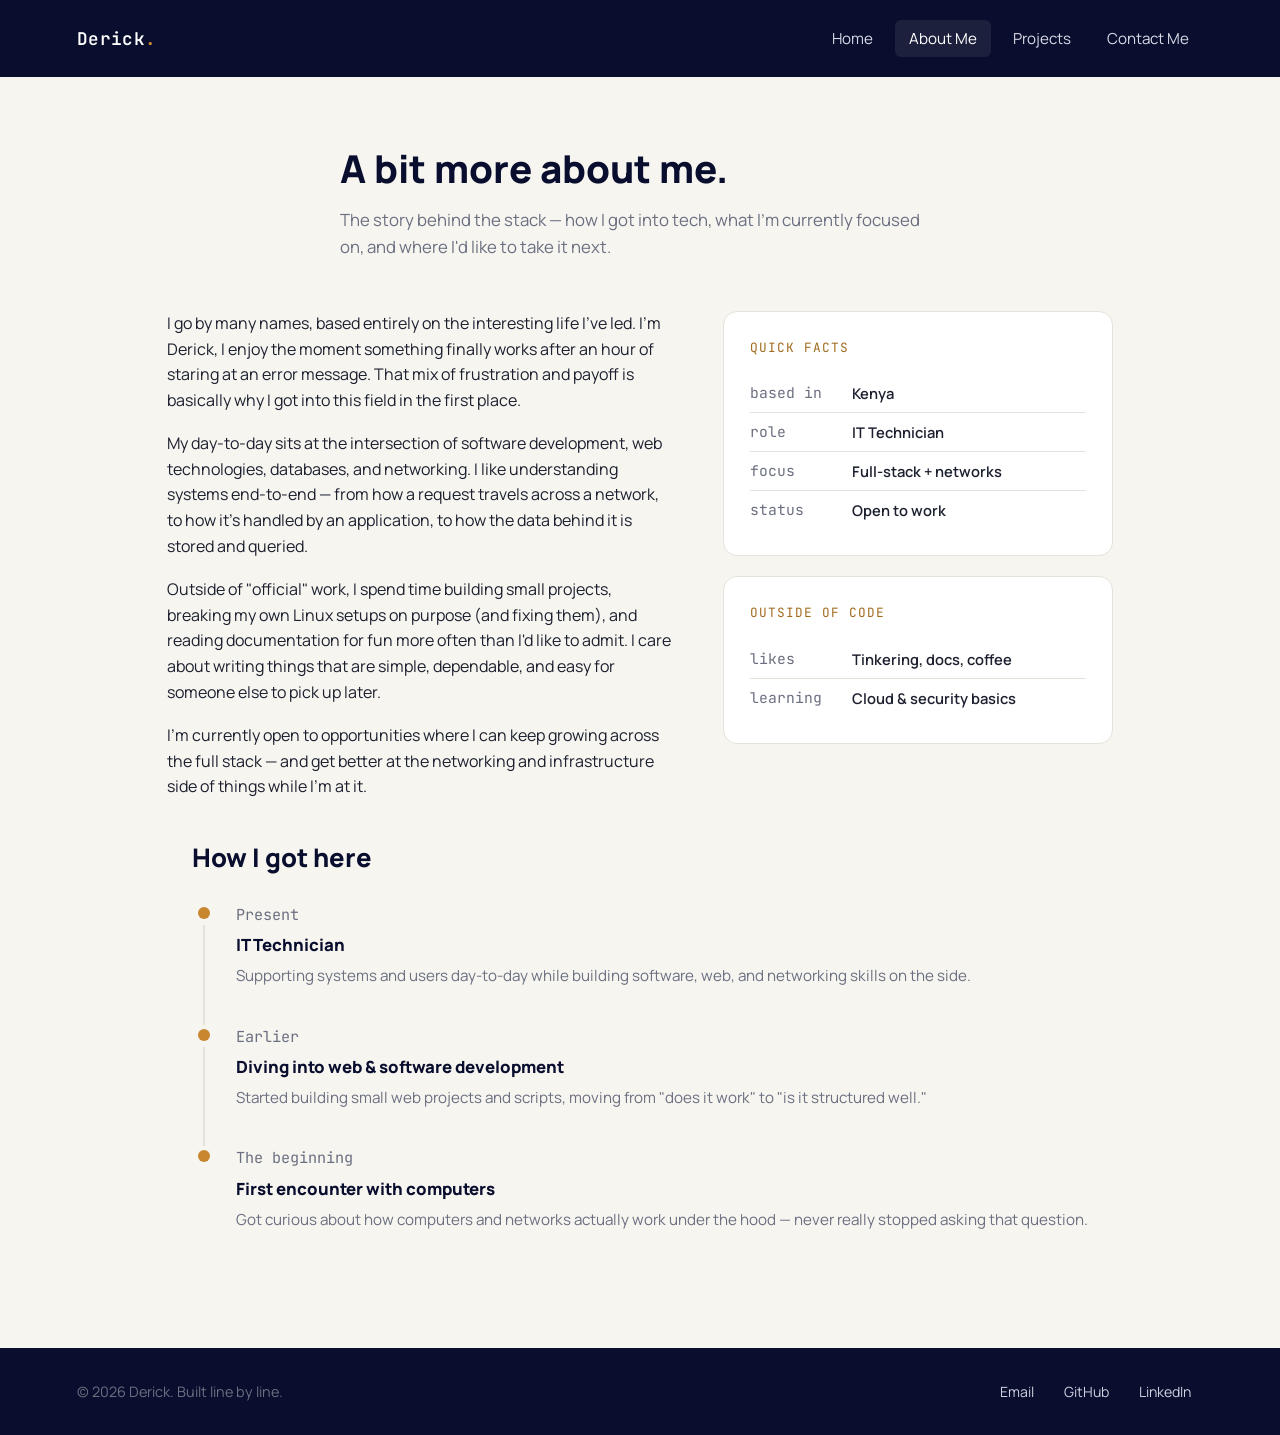
==== about.html @ 9985b145 "Initial commit" ====
<!DOCTYPE html>
<html lang="en">
<head>
    <meta charset="UTF-8">
    <meta name="viewport" content="width=device-width, initial-scale=1.0">
    <link rel="preconnect" href="https://fonts.googleapis.com">
    <link rel="preconnect" href="https://fonts.gstatic.com" crossorigin>
    <link href="https://fonts.googleapis.com/css2?family=JetBrains+Mono:wght@400;500;600&family=Manrope:wght@400;500;700;800&display=swap" rel="stylesheet">
    <link rel="stylesheet" href="style.css">
    <title>About — Derick's Portfolio</title>
</head>
<body>

    <div class="navbar">
        <div class="logo">Derick<span class="logo-dot">.</span></div>
        <ul class="navbar-links">
            <li><a href="index.html">Home</a></li>
            <li><a href="about.html" class="active">About Me</a></li>
            <li><a href="projects.html">Projects</a></li>
            <li><a href="contacts.html">Contact Me</a></li>
        </ul>
    </div>

    <!-- PAGE HEADER -->
    <section class="page-header">
        
        <h1>A bit more about me.</h1>
        <p class="lede">
            The story behind the stack — how I got into tech, what I'm
            currently focused on, and where I'd like to take it next.
        </p>
    </section>
    

    <!-- ABOUT: bio + info cards -->
    <section class="about-wrap">
        <div class="about-copy">
            <p>
                I go by many names, based entirely on the interesting life I’ve led.
                I'm Derick,  <span class="hl"></span> I
                enjoy the moment something finally works after an hour of staring
                at an error message. That mix of frustration and payoff is basically
                why I got into this field in the first place.
            </p>
            <p>
                My day-to-day sits at the intersection of
                <span class="hl">software development</span>,
                <span class="hl">web technologies</span>,
                <span class="hl">databases</span>, and
                <span class="hl">networking</span>. I like understanding systems
                end-to-end — from how a request travels across a network, to how it's
                handled by an application, to how the data behind it is stored and
                queried.
            </p>
            <p>
                Outside of "official" work, I spend time building small projects,
                breaking my own Linux setups on purpose (and fixing them), and
                reading documentation for fun more often than I'd like to admit.
                I care about writing things that are simple, dependable, and easy
                for someone else to pick up later.
            </p>
            <p>
                I'm currently open to opportunities where I can keep growing across
                the full stack — and get better at the networking and infrastructure
                side of things while I'm at it.
            </p>
        </div>

        <aside class="about-side">
            <div class="info-card">
                <p class="info-title">quick facts</p>
                <div class="info-row">
                    <span class="info-label">based in</span>
                    <span class="info-value">Kenya</span>
                </div>
                <div class="info-row">
                    <span class="info-label">role</span>
                    <span class="info-value">IT Technician</span>
                </div>
                <div class="info-row">
                    <span class="info-label">focus</span>
                    <span class="info-value">Full-stack + networks</span>
                </div>
                <div class="info-row">
                    <span class="info-label">status</span>
                    <span class="info-value">Open to work</span>
                </div>
            </div>

            <div class="info-card">
                <p class="info-title">outside of code</p>
                <div class="info-row">
                    <span class="info-label">likes</span>
                    <span class="info-value">Tinkering, docs, coffee</span>
                </div>
                <div class="info-row">
                    <span class="info-label">learning</span>
                    <span class="info-value">Cloud & security basics</span>
                </div>
            </div>
        </aside>
    </section>

    <!-- TIMELINE -->
    <section class="timeline">
        <h2>How I got here</h2>

        <div class="timeline-item">
            <div class="timeline-marker">
                <span class="timeline-dot"></span>
                <span class="timeline-bar"></span>
            </div>
            <div class="timeline-content">
                <p class="timeline-date">Present</p>
                <h3>IT Technician</h3>
                <p>
                    Supporting systems and users day-to-day while building software,
                    web, and networking skills on the side.
                </p>
            </div>
        </div>

        <div class="timeline-item">
            <div class="timeline-marker">
                <span class="timeline-dot"></span>
                <span class="timeline-bar"></span>
            </div>
            <div class="timeline-content">
                <p class="timeline-date">Earlier</p>
                <h3>Diving into web & software development</h3>
                <p>
                    Started building small web projects and scripts, moving from
                    "does it work" to "is it structured well."
                </p>
            </div>
        </div>

        <div class="timeline-item">
            <div class="timeline-marker">
                <span class="timeline-dot"></span>
            </div>
            <div class="timeline-content">
                <p class="timeline-date">The beginning</p>
                <h3>First encounter with computers</h3>
                <p>
                    Got curious about how computers and networks actually work under
                    the hood — never really stopped asking that question.
                </p>
            </div>
        </div>
    </section>

    <footer class="footer">
        <p>&copy; 2026 Derick. Built line by line.</p>
        <div class="footer-links">
            <a href="mailto:derick@example.com" class="footer-link">Email</a>
            <a href="#" class="footer-link">GitHub</a>
            <a href="#" class="footer-link">LinkedIn</a>
        </div>
    </footer>

</body>
</html>
---- style.css ----
/* ---------- Tokens ---------- */
:root {
    --ink: #0a0e2e;          /* navy — nav, footer, headings */
    --paper: #f6f5f0;        /* warm off-white page background */
    --surface: #ffffff;      /* card surfaces */
    --text: #1c1f2e;         /* body text */
    --muted: #6b6f80;        /* secondary text */
    --line: #e4e2da;         /* hairline borders */
    --accent: #c8862f;       /* amber — signal / highlight color */
    --accent-dark: #a06a1f;
    --mono: 'JetBrains Mono', monospace;
    --sans: 'Manrope', sans-serif;
}

* {
    margin: 0;
    padding: 0;
    box-sizing: border-box;
}

html {
    scroll-behavior: smooth;
    font-size: 16px;
}

body {
    font-family: var(--sans);
    color: var(--text);
    background: var(--paper);
    display: flex;
    flex-direction: column;
    flex-wrap: nowrap;

}

h1, h2, h3 {
    font-family: var(--sans);
    font-weight: 800;
    color: var(--ink);
}

p {
    line-height: 1.6;
}

/* ---------- Navbar ---------- */
.navbar {
    display: flex;
    justify-content: space-between;
    align-items: center;
    padding: 20px 6%;
    background-color: var(--ink);
    color: white;
}

.logo {
    font-family: var(--mono);
    font-weight: 600;
    font-size: 1.1rem;
    letter-spacing: 0.02em;
}

.logo-dot {
    color: var(--accent);
}

.navbar-links {
    display: flex;
    gap: 8px;
    list-style: none;
}

/* inline-block: each nav link behaves like a small pill button,
   sitting side-by-side but with its own padding and rounded corners */
.navbar-links a {
    display: inline-block;
    color: #d8d9e6;
    text-decoration: none;
    padding: 8px 14px;
    border-radius: 6px;
    font-size: 0.95rem;
    transition: background-color 0.15s ease, color 0.15s ease;
}

.navbar-links a:hover,
.navbar-links a.active {
    background-color: rgba(236, 234, 234, 0.08);
    color: #ffffff;
}

/* ---------- Hero: CSS grid, two columns ---------- */
.hero {
    display: grid;
    grid-template-columns: 1.3fr 1fr;
    gap: 48px;
    align-items: center;
    max-width: 1100px;
    margin: 0 auto;
    padding: 80px 6% 60px;
    flex-direction: column;
}

.eyebrow {
    font-family: var(--mono);
    color: var(--accent-dark);
    font-size: 0.95rem;
    margin-bottom: 14px;
}

.cursor {
    animation: blink 1.1s steps(1) infinite;
}

@keyframes blink {
    50% { opacity: 0; }
}

.hero-copy h1 {
    font-size: 2.75rem;
    line-height: 1.15;
    margin-bottom: 20px;
}

.intro {
    font-size: 1.1rem;
    color: var(--text);
    max-width: 46ch;
    margin-bottom: 32px;
}

/* inline: highlighted keywords sit inline within the paragraph's text flow,
   no line breaks or block boxes, just a visual tag on the words themselves */
.intro .hl {
    display: inline;
    color: var(--accent-dark);
    font-weight: 700;
    border-bottom: 2px solid var(--accent);
}

.hero-actions {
    display: flex;
    gap: 14px;
    flex-wrap: wrap;
}

/* inline-block: buttons sit next to each other, each sized to its own content */
.btn {
    display: inline-block;
    padding: 12px 22px;
    border-radius: 8px;
    text-decoration: none;
    font-weight: 600;
    font-size: 0.95rem;
    transition: transform 0.15s ease, background-color 0.15s ease;
}

.btn:hover {
    transform: translateY(-1px);
}

.btn-primary {
    background-color: var(--ink);
    color: white;
}

.btn-primary:hover {
    background-color: #171c46;
}

.btn-ghost {
    background-color: transparent;
    color: var(--ink);
    border: 1.5px solid var(--line);
}

.btn-ghost:hover {
    border-color: var(--ink);
}

/* ---------- Status card (uses grid internally for label/value rows) ---------- */
.status-card {
    background-color: var(--ink);
    color: #cfd1e0;
    border-radius: 14px;
    padding: 28px;
}

.status-title {
    font-family: var(--mono);
    font-size: 0.8rem;
    text-transform: uppercase;
    letter-spacing: 0.08em;
    color: var(--muted);
    margin-bottom: 18px;
}

.status-row {
    display: grid;
    grid-template-columns: 90px 1fr;
    gap: 12px;
    padding: 10px 0;
    border-top: 1px solid rgba(255, 255, 255, 0.08);
    font-size: 0.92rem;
}

.status-row:first-of-type {
    border-top: none;
}

.status-label {
    font-family: var(--mono);
    color: var(--muted);
}

.status-value {
    color: #ffffff;
    display: flex;
    align-items: center;
    gap: 8px;
}

.dot {
    width: 8px;
    height: 8px;
    border-radius: 50%;
    background-color: #6fd08c;
    display: inline-block;
    flex-shrink: 0;
}

/* ---------- Focus areas: CSS grid of cards ---------- */
.focus {
    max-width: 1100px;
    margin: 0 auto;
    padding: 40px 6% 80px;
}

.focus h2,
.skills h2 {
    font-size: 1.6rem;
    margin-bottom: 28px;
}

.focus-grid {
    display: grid;
    grid-template-columns: repeat(4, 1fr);
    gap: 20px;
}

.focus-card {
    background-color: var(--surface);
    border: 1px solid var(--line);
    border-radius: 12px;
    padding: 24px;
}

.focus-tag {
    font-family: var(--mono);
    color: var(--accent);
    font-size: 0.85rem;
    margin-bottom: 10px;
}

.focus-card h3 {
    font-size: 1.05rem;
    margin-bottom: 10px;
}

.focus-card p {
    color: var(--muted);
    font-size: 0.92rem;
}

/* ---------- Skills: inline-block tag pills ---------- */
.skills {
    max-width: 1100px;
    margin: 0 auto;
    padding: 0 6% 90px;
}

.tag-list {
    display: block; /* the container is a plain block; the tags inside flow inline */
}

/* inline-block: tags wrap naturally left-to-right like text,
   but each keeps its own padding, border, and border-radius */
.tag {
    display: inline-block;
    background-color: var(--surface);
    border: 1px solid var(--line);
    color: var(--text);
    font-family: var(--mono);
    font-size: 0.85rem;
    padding: 8px 16px;
    border-radius: 999px;
    margin: 0 8px 8px 0;
}

/* ---------- Footer ---------- */
.footer {
    display: flex;
    justify-content: space-between;
    align-items: center;
    flex-wrap: wrap;
    gap: 12px;
    padding: 28px 6%;
    background-color: var(--ink);
    color: var(--muted);
    font-size: 0.9rem;
}

.footer-links {
    display: flex;
    gap: 6px;
}

.footer-link {
    display: inline-block;
    color: #cfd1e0;
    text-decoration: none;
    padding: 6px 12px;
    border-radius: 6px;
    font-size: 0.88rem;
}

.footer-link:hover {
    background-color: rgba(255, 255, 255, 0.08);
    color: #ffffff;
}

/* ---------- Page header (About / Projects / Contact) ---------- */
.page-header {
    max-width: 1100px;
    margin: 0 auto;
    padding: 70px 6% 20px;
}

.page-header h1 {
    font-size: 2.4rem;
    line-height: 1.15;
    margin-bottom: 16px;
}

.page-header .lede {
    font-size: 1.05rem;
    color: var(--muted);
    max-width: 60ch;
}

/* ---------- About page ---------- */
.about-wrap {
    display: grid;
    grid-template-columns: 1.3fr 1fr;
    gap: 48px;
    max-width: 1100px;
    margin: 0 auto;
    padding: 30px 6% 20px;
    align-items: start;
}

.about-copy p {
    margin-bottom: 18px;
    color: var(--text);
}

.about-copy p:last-child {
    margin-bottom: 0;
}

.info-card {
    background-color: var(--surface);
    border: 1px solid var(--line);
    border-radius: 14px;
    padding: 26px;
}

.info-card + .info-card {
    margin-top: 20px;
}

.info-title {
    font-family: var(--mono);
    font-size: 0.8rem;
    text-transform: uppercase;
    letter-spacing: 0.08em;
    color: var(--accent-dark);
    margin-bottom: 16px;
}

.info-row {
    display: grid;
    grid-template-columns: 90px 1fr;
    gap: 12px;
    padding: 9px 0;
    border-top: 1px solid var(--line);
    font-size: 0.92rem;
}

.info-row:first-of-type {
    border-top: none;
}

.info-label {
    font-family: var(--mono);
    color: var(--muted);
}

.info-value {
    color: var(--text);
    font-weight: 600;
}

/* Timeline: CSS grid, marker + content columns */
.timeline {
    max-width: 1100px;
    margin: 0 auto;
    padding: 20px 6% 80px;
}

.timeline h2 {
    font-size: 1.6rem;
    margin-bottom: 28px;
}

.timeline-item {
    display: grid;
    grid-template-columns: 24px 1fr;
    gap: 20px;
}

.timeline-marker {
    display: flex;
    flex-direction: column;
    align-items: center;
}

.timeline-dot {
    width: 12px;
    height: 12px;
    border-radius: 50%;
    background-color: var(--accent);
    flex-shrink: 0;
    margin-top: 4px;
}

.timeline-bar {
    width: 2px;
    flex: 1;
    background-color: var(--line);
    margin-top: 6px;
}

.timeline-item:last-child .timeline-bar {
    display: none;
}

.timeline-content {
    padding-bottom: 36px;
}

.timeline-date {
    font-family: var(--mono);
    color: var(--accent-dark);
    font-size: 0.85rem;
    margin-bottom: 6px;
}

.timeline-content h3 {
    font-size: 1.05rem;
    margin-bottom: 8px;
}

.timeline-content p {
    color: var(--muted);
    font-size: 0.95rem;
}

/* ---------- Projects page ---------- */
.projects-grid {
    display: grid;
    grid-template-columns: repeat(2, 1fr);
    gap: 24px;
    max-width: 1100px;
    margin: 0 auto;
    padding: 30px 6% 90px;
}

.project-card {
    background-color: var(--surface);
    border: 1px solid var(--line);
    border-radius: 14px;
    padding: 28px;
    display: flex;
    flex-direction: column;
    transition: transform 0.15s ease, border-color 0.15s ease;
}

.project-card:hover {
    transform: translateY(-3px);
    border-color: var(--accent);
}

.project-top {
    display: flex;
    justify-content: space-between;
    align-items: flex-start;
    gap: 12px;
    margin-bottom: 14px;
}

.project-tag {
    font-family: var(--mono);
    color: var(--accent);
    font-size: 0.85rem;
}

.project-status {
    font-family: var(--mono);
    font-size: 0.75rem;
    text-transform: uppercase;
    letter-spacing: 0.05em;
    color: var(--muted);
    background-color: var(--paper);
    border: 1px solid var(--line);
    padding: 4px 10px;
    border-radius: 999px;
    white-space: nowrap;
}

.project-card h3 {
    font-size: 1.15rem;
    margin-bottom: 10px;
}

.project-card p {
    color: var(--muted);
    font-size: 0.95rem;
    margin-bottom: 18px;
    flex-grow: 1;
}

.project-stack {
    display: block;
    margin-bottom: 18px;
}

.project-stack .tag {
    padding: 5px 12px;
    font-size: 0.78rem;
    margin: 0 6px 6px 0;
}

.project-links {
    display: flex;
    gap: 10px;
}

.project-links a {
    display: inline-block;
    font-family: var(--mono);
    font-size: 0.85rem;
    color: var(--ink);
    text-decoration: none;
    padding: 8px 16px;
    border-radius: 8px;
    border: 1.5px solid var(--line);
    transition: border-color 0.15s ease, background-color 0.15s ease;
}

.project-links a:hover {
    border-color: var(--ink);
    background-color: var(--paper);
}
.project-image {
    width: 90%;
    height: auto;
    border-radius: 8px;
    margin-bottom: 14px;
}

/* ---------- Contact page ---------- */
.contact-wrap {
    display: grid;
    grid-template-columns: 1fr 1fr;
    gap: 48px;
    max-width: 1100px;
    margin: 0 auto;
    padding: 30px 6% 90px;
    align-items: start;
}

.contact-form {
    display: flex;
    flex-direction: column;
    gap: 18px;
}

.form-group {
    display: flex;
    flex-direction: column;
    gap: 8px;
}

.form-group label {
    font-family: var(--mono);
    font-size: 0.85rem;
    color: var(--muted);
}

.form-group input,
.form-group textarea {
    font-family: var(--sans);
    font-size: 0.95rem;
    color: var(--text);
    background-color: var(--surface);
    border: 1.5px solid var(--line);
    border-radius: 8px;
    padding: 12px 14px;
    resize: vertical;
    transition: border-color 0.15s ease;
}

.form-group input:focus,
.form-group textarea:focus {
    outline: none;
    border-color: var(--accent);
}

.contact-form .btn {
    align-self: flex-start;
    border: none;
    cursor: pointer;
}

.contact-side .info-card {
    margin-bottom: 20px;
}

.contact-link-row {
    display: grid;
    grid-template-columns: 90px 1fr;
    gap: 12px;
    padding: 9px 0;
    border-top: 1px solid var(--line);
    font-size: 0.92rem;
    align-items: center;
}

.contact-link-row:first-of-type {
    border-top: none;
}

.contact-link-row a {
    color: var(--accent-dark);
    text-decoration: none;
    font-weight: 600;
}

.contact-link-row a:hover {
    text-decoration: underline;
}

/* ---------- Responsive ---------- */
@media (max-width: 800px) {
    .hero {
        grid-template-columns: 1fr;
        padding-top: 50px;
    }

    .focus-grid {
        grid-template-columns: repeat(2, 1fr);
    }

    .about-wrap,
    .contact-wrap {
        grid-template-columns: 1fr;
    }

    .projects-grid {
        grid-template-columns: 1fr;
    }
}

@media (max-width: 480px) {
    .focus-grid {
        grid-template-columns: 1fr;
    }

    .navbar {
        flex-direction: column;
        gap: 12px;
    }

    .navbar-links {
        flex-wrap: wrap;
        justify-content: center;
    }

    .footer {
        flex-direction: column;
        text-align: center;
    }

    .page-header {
        padding-top: 50px;
    }

    .page-header h1 {
        font-size: 1.9rem;
    }

    .timeline-item {
        grid-template-columns: 18px 1fr;
        gap: 14px;
    }
}
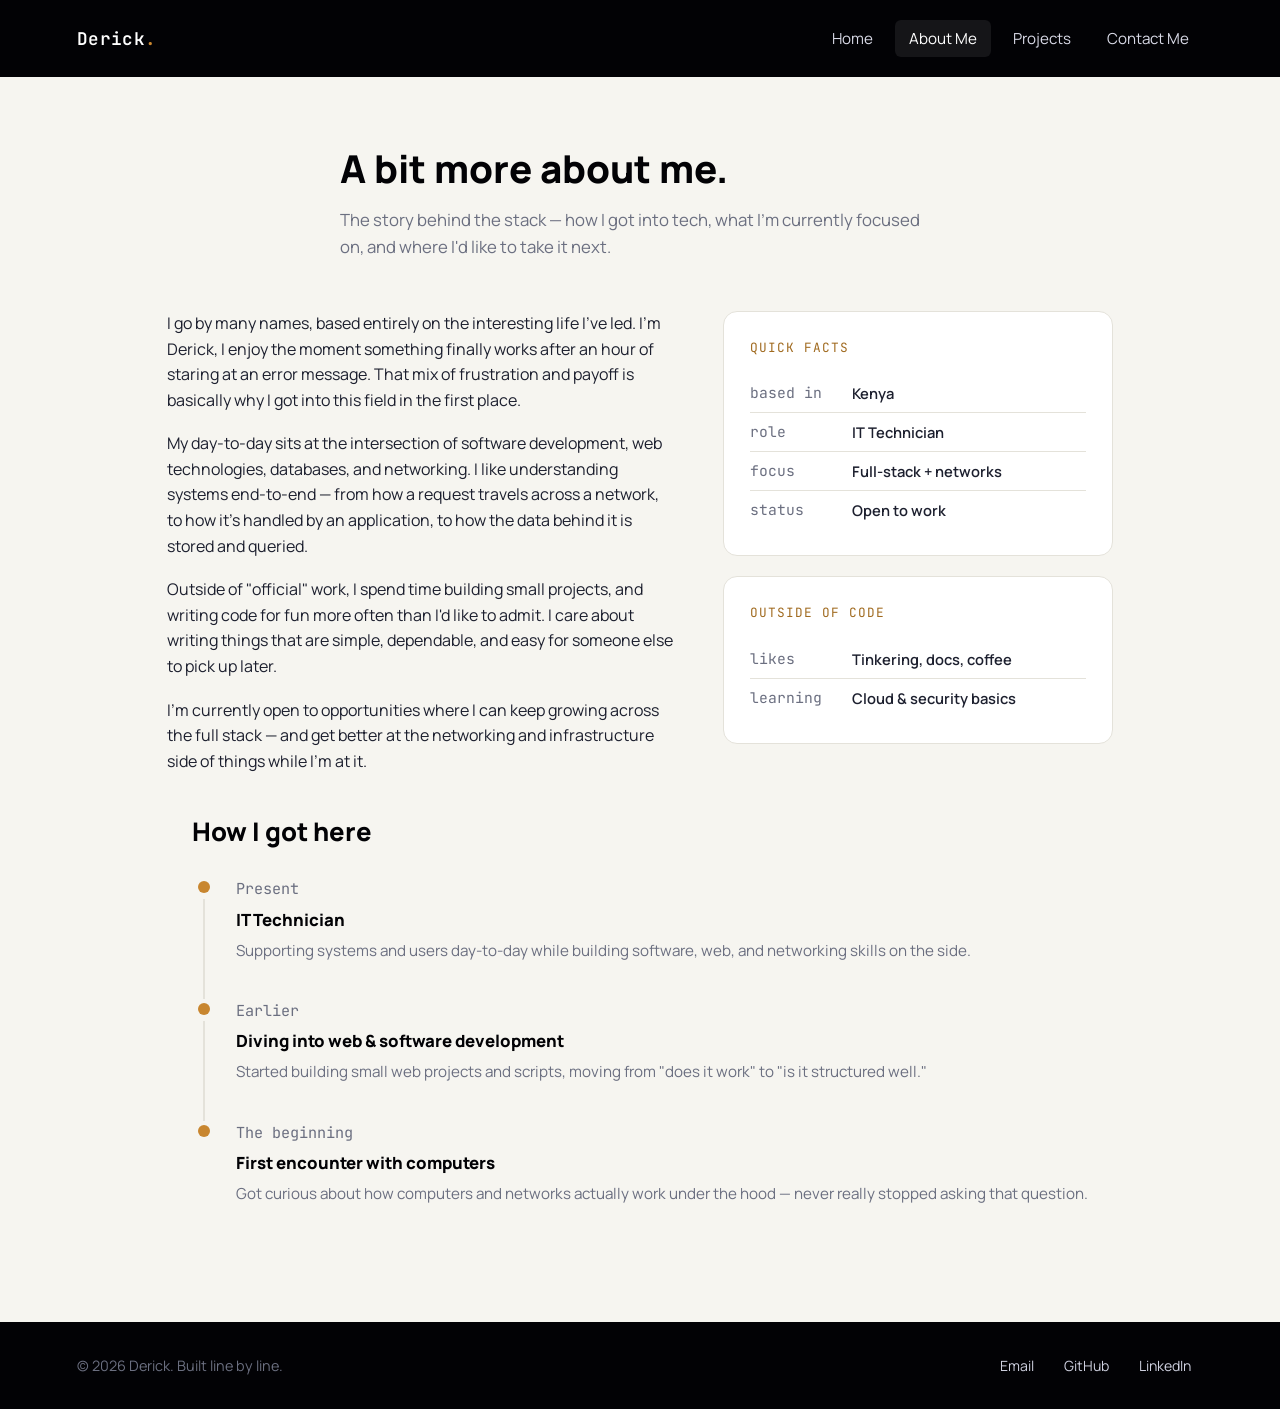
==== commit aa56adfa: "Update personal interests in about.html" ====
--- a/about.html
+++ b/about.html
@@ -54,8 +54,8 @@
             </p>
             <p>
                 Outside of "official" work, I spend time building small projects,
-                breaking my own Linux setups on purpose (and fixing them), and
-                reading documentation for fun more often than I'd like to admit.
+                 and
+                writing code for fun more often than I'd like to admit.
                 I care about writing things that are simple, dependable, and easy
                 for someone else to pick up later.
             </p>
@@ -160,4 +160,4 @@
     </footer>
 
 </body>
-</html>+</html>
--- a/style.css
+++ b/style.css
@@ -1,6 +1,6 @@
 /* ---------- Tokens ---------- */
 :root {
-    --ink: #0a0e2e;          /* navy — nav, footer, headings */
+    --ink: #020205;          /* navy — nav, footer, headings */
     --paper: #f6f5f0;        /* warm off-white page background */
     --surface: #ffffff;      /* card surfaces */
     --text: #1c1f2e;         /* body text */
@@ -49,7 +49,7 @@
     justify-content: space-between;
     align-items: center;
     padding: 20px 6%;
-    background-color: var(--ink);
+    background-color: #020205;
     color: white;
 }
 
@@ -176,6 +176,27 @@
 .btn-ghost:hover {
     border-color: var(--ink);
 }
+
+
+
+.download-btn {
+    display: inline-flex;
+    align-items: center;
+    gap: 10px;
+    padding: 12px 24px;
+    background-color: #020205;
+    color: white;
+    text-decoration: none;
+    border-radius: 8px;
+    font-weight: 600;
+    transition: 0.3s ease;
+}
+
+.download-btn:hover {
+    background-color: #374151;
+    transform: translateY(-2px);
+}
+
 
 /* ---------- Status card (uses grid internally for label/value rows) ---------- */
 .status-card {
@@ -713,4 +734,4 @@
         grid-template-columns: 18px 1fr;
         gap: 14px;
     }
-}+}
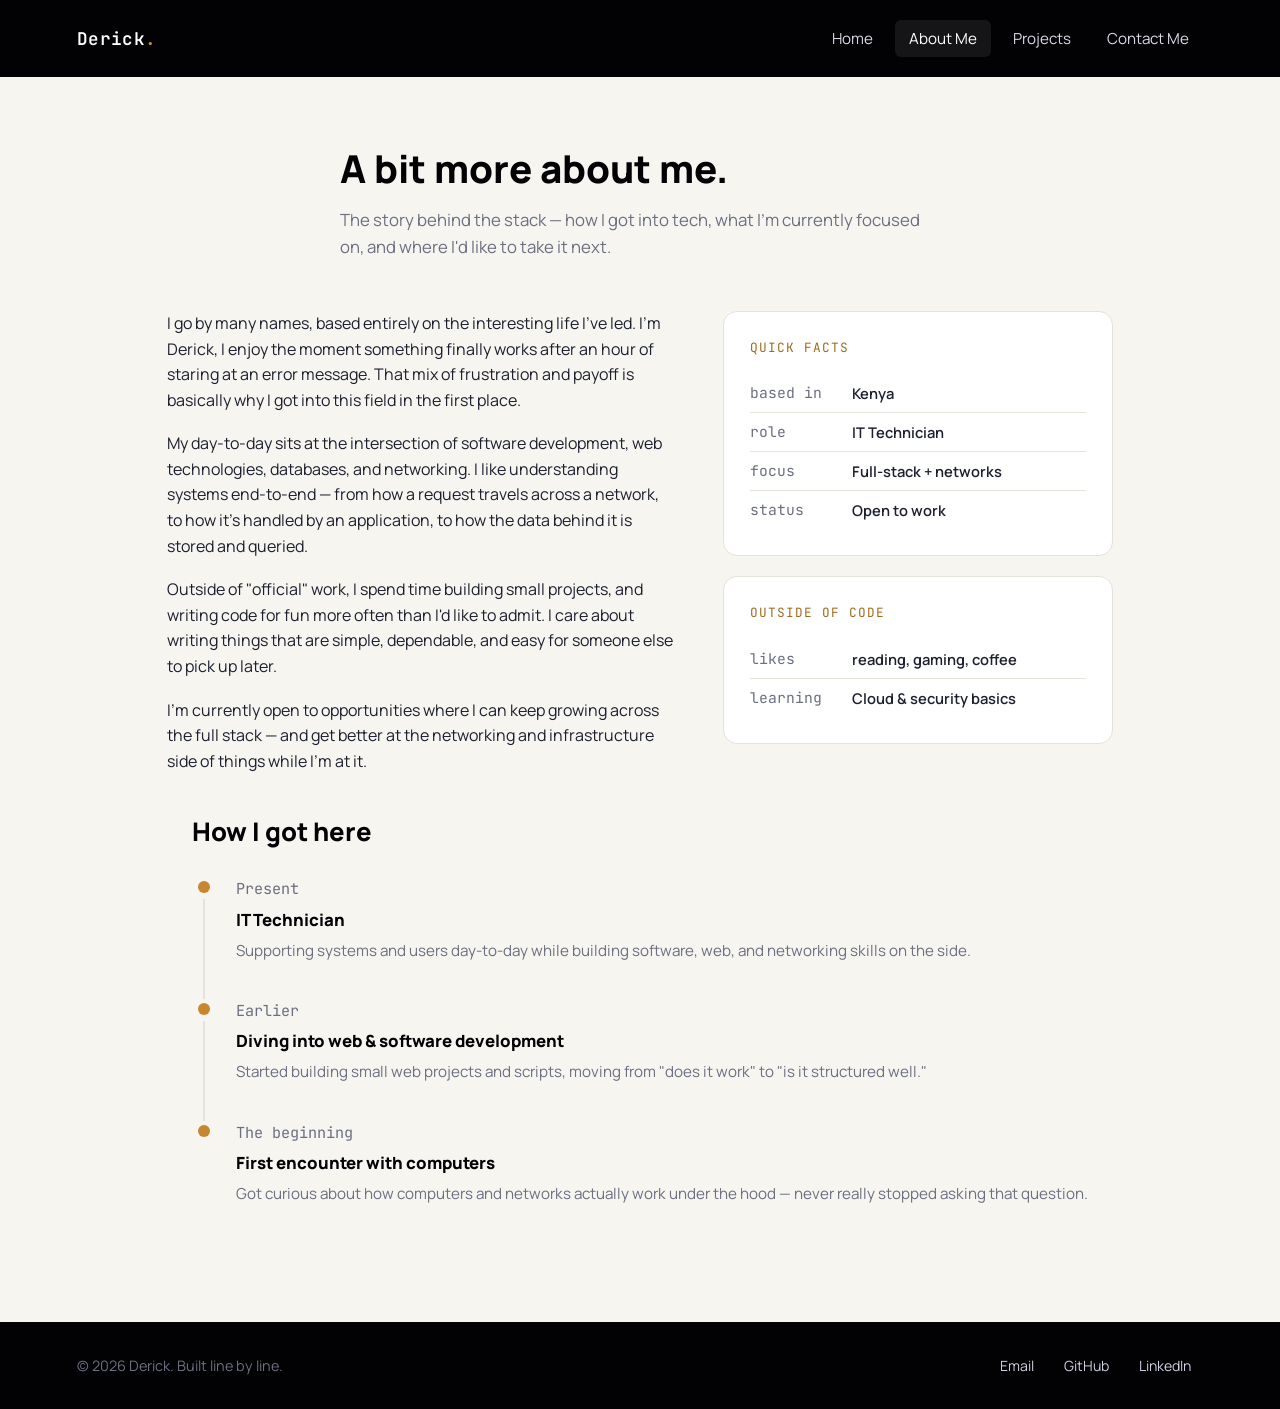
==== commit 1351937d: "Update hobbies listed in about.html" ====
--- a/about.html
+++ b/about.html
@@ -91,7 +91,7 @@
                 <p class="info-title">outside of code</p>
                 <div class="info-row">
                     <span class="info-label">likes</span>
-                    <span class="info-value">Tinkering, docs, coffee</span>
+                    <span class="info-value">reading, gaming, coffee</span>
                 </div>
                 <div class="info-row">
                     <span class="info-label">learning</span>
